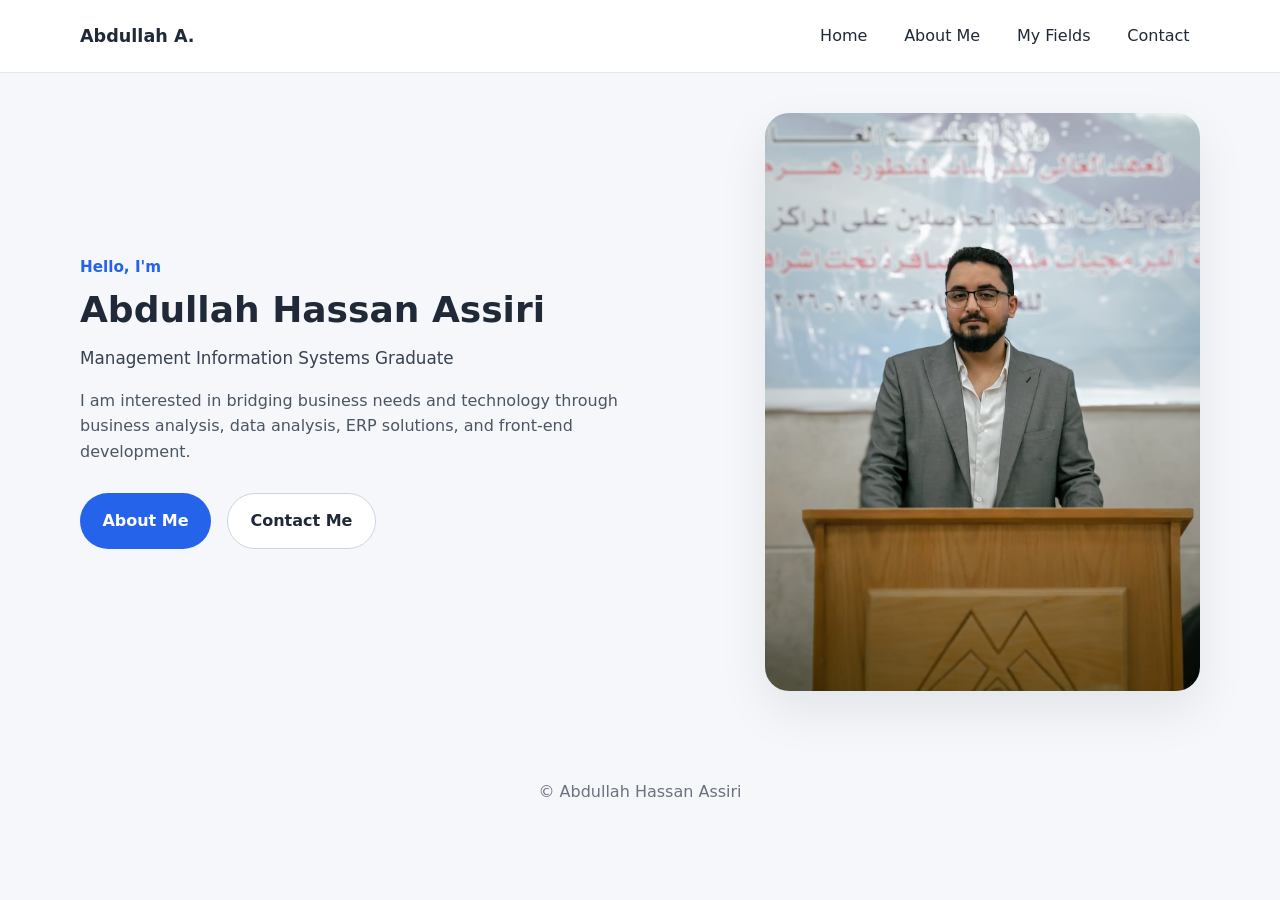
==== index.html @ 702dbe08 "Initial commit" ====
<!DOCTYPE html>
<html lang="en">
<head>
  <meta charset="UTF-8">
  <meta name="viewport" content="width=device-width, initial-scale=1.0">
  <title>Home | Abdullah Hassan Assiri</title>
  <link rel="stylesheet" href="style.css">
</head>
<body>
  <header class="site-header">
    <div class="container nav-container">
      <a href="index.html" class="brand">Abdullah A.</a>
      <nav class="main-nav">
        <a href="index.html">Home</a>
        <a href="about.html">About Me</a>
        <a href="fields.html">My Fields</a>
        <a href="contact.html">Contact</a>
      </nav>
    </div>
  </header>

  <main class="container main-content">
    <section class="hero">
      <div class="hero-text">
        <p class="eyebrow">Hello, I'm</p>
        <h1>Abdullah Hassan Assiri</h1>
        <p class="subtitle">Management Information Systems Graduate</p>
        <p class="intro-copy">
          I am interested in bridging business needs and technology through business analysis, data analysis, ERP solutions, and front-end development.
        </p>
        <div class="hero-actions">
          <a class="button button-primary" href="about.html">About Me</a>
          <a class="button button-secondary" href="contact.html">Contact Me</a>
        </div>
      </div>
      <div class="hero-image-card">
        <img src="images/myPic.jpeg" alt="Abdullah Hassan Assiri">
      </div>
    </section>
  </main>

  <footer class="site-footer">
    <p>© Abdullah Hassan Assiri</p>
  </footer>
</body>
</html>
---- style.css ----
:root {
  color-scheme: light;
  font-family: Inter, system-ui, -apple-system, BlinkMacSystemFont, 'Segoe UI', sans-serif;
  font-size: 16px;
  line-height: 1.6;
  color: #1f2937;
  background: #f5f7fa;
}

* {
  box-sizing: border-box;
}

body {
  margin: 0;
  background: #f5f7fa;
}

a {
  color: inherit;
  text-decoration: none;
}

img {
  max-width: 100%;
  display: block;
}

.container {
  width: min(1120px, calc(100% - 2rem));
  margin: 0 auto;
}

.site-header {
  background: #ffffff;
  border-bottom: 1px solid #e5e7eb;
}

.nav-container {
  display: flex;
  align-items: center;
  justify-content: space-between;
  gap: 1rem;
  padding: 1rem 0;
}

.brand {
  font-weight: 700;
  font-size: 1.1rem;
}

.main-nav {
  display: flex;
  flex-wrap: wrap;
  gap: 1rem;
}

.main-nav a {
  color: #1f2937;
  padding: 0.45rem 0.65rem;
  border-radius: 999px;
  transition: background 0.2s ease, color 0.2s ease;
}

.main-nav a:hover,
.main-nav a:focus-visible {
  background: #e0efff;
  color: #0b5394;
}

.main-content,
.page-content {
  padding: 2.5rem 0 3rem;
}

.hero {
  display: grid;
  grid-template-columns: 1.2fr 0.8fr;
  align-items: center;
  gap: 2rem;
}

.hero-text {
  max-width: 560px;
}

.eyebrow {
  margin: 0 0 0.75rem;
  font-size: 0.95rem;
  color: #2563eb;
  font-weight: 600;
}

.hero h1 {
  margin: 0;
  font-size: clamp(2.25rem, 2.5vw, 3rem);
  line-height: 1.05;
}

.subtitle {
  margin: 1rem 0 1rem;
  font-size: 1.05rem;
  color: #374151;
}

.intro-copy {
  margin: 0 0 1.75rem;
  color: #4b5563;
  max-width: 38rem;
}

.hero-actions {
  display: flex;
  flex-wrap: wrap;
  gap: 1rem;
}

.button {
  display: inline-flex;
  align-items: center;
  justify-content: center;
  padding: 0.9rem 1.4rem;
  border-radius: 999px;
  font-weight: 600;
  transition: transform 0.2s ease, box-shadow 0.2s ease;
}

.button:hover,
.button:focus-visible {
  transform: translateY(-1px);
}

.button-primary {
  background: #2563eb;
  color: #ffffff;
}

.button-secondary {
  border: 1px solid #cbd5e1;
  background: #ffffff;
  color: #1f2937;
}

.hero-image-card {
  background: #ffffff;
  border-radius: 24px;
  box-shadow: 0 20px 50px rgba(15, 23, 42, 0.08);
  overflow: hidden;
  max-width: 460px;
  margin: 0 auto;
}

.hero-image-card img {
  width: 100%;
  height: auto;
  object-fit: cover;
}

.content-card {
  background: #ffffff;
  border-radius: 24px;
  box-shadow: 0 20px 35px rgba(15, 23, 42, 0.06);
  padding: 2rem;
}

.content-card h1 {
  margin-top: 0;
  font-size: 2rem;
  color: #111827;
}

.content-card p {
  color: #4b5563;
  margin: 1rem 0 0;
}

.fields-card .cards-grid,
.contact-card .contact-grid,
.contact-card .social-grid {
  margin-top: 1.5rem;
  display: grid;
  gap: 1rem;
}

.cards-grid {
  grid-template-columns: repeat(2, minmax(0, 1fr));
}

.field-card,
.contact-item,
.social-card {
  background: #f8fafc;
  border-radius: 18px;
  padding: 1.5rem;
  border: 1px solid #e5e7eb;
}

.field-card h2,
.contact-item h2 {
  margin: 0 0 0.75rem;
  font-size: 1.1rem;
  color: #111827;
}

.field-card p,
.contact-item a {
  margin: 0;
  color: #4b5563;
}

.contact-grid {
  grid-template-columns: repeat(3, minmax(0, 1fr));
}

.contact-item a {
  display: inline-block;
  margin-top: 0.4rem;
  color: #2563eb;
}

.social-grid {
  grid-template-columns: repeat(3, minmax(0, 1fr));
}

.social-card {
  display: inline-flex;
  align-items: center;
  justify-content: center;
  padding: 1.1rem;
  background: #ffffff;
  border-radius: 18px;
  border: 1px solid #e5e7eb;
  color: #1f2937;
  transition: background 0.2s ease, border-color 0.2s ease;
}

.social-card:hover,
.social-card:focus-visible {
  background: #eff6ff;
  border-color: #bfdbfe;
}

.site-footer {
  padding: 1.5rem 0;
  text-align: center;
  color: #6b7280;
}

@media (max-width: 860px) {
  .hero {
    grid-template-columns: 1fr;
    text-align: center;
  }

  .hero-image-card {
    max-width: 360px;
  }

  .hero-text {
    margin: 0 auto;
  }

  .main-nav {
    justify-content: center;
  }
}

@media (max-width: 640px) {
  .nav-container {
    flex-direction: column;
    align-items: stretch;
  }

  .main-nav {
    justify-content: center;
    gap: 0.75rem;
  }

  .hero-actions,
  .cards-grid,
  .contact-grid,
  .social-grid {
    grid-template-columns: 1fr;
  }

  .hero {
    gap: 1.5rem;
  }

  .content-card,
  .hero-image-card {
    padding: 1.5rem;
    border-radius: 20px;
  }

  .site-header,
  .site-footer {
    padding-left: 0;
    padding-right: 0;
  }
}
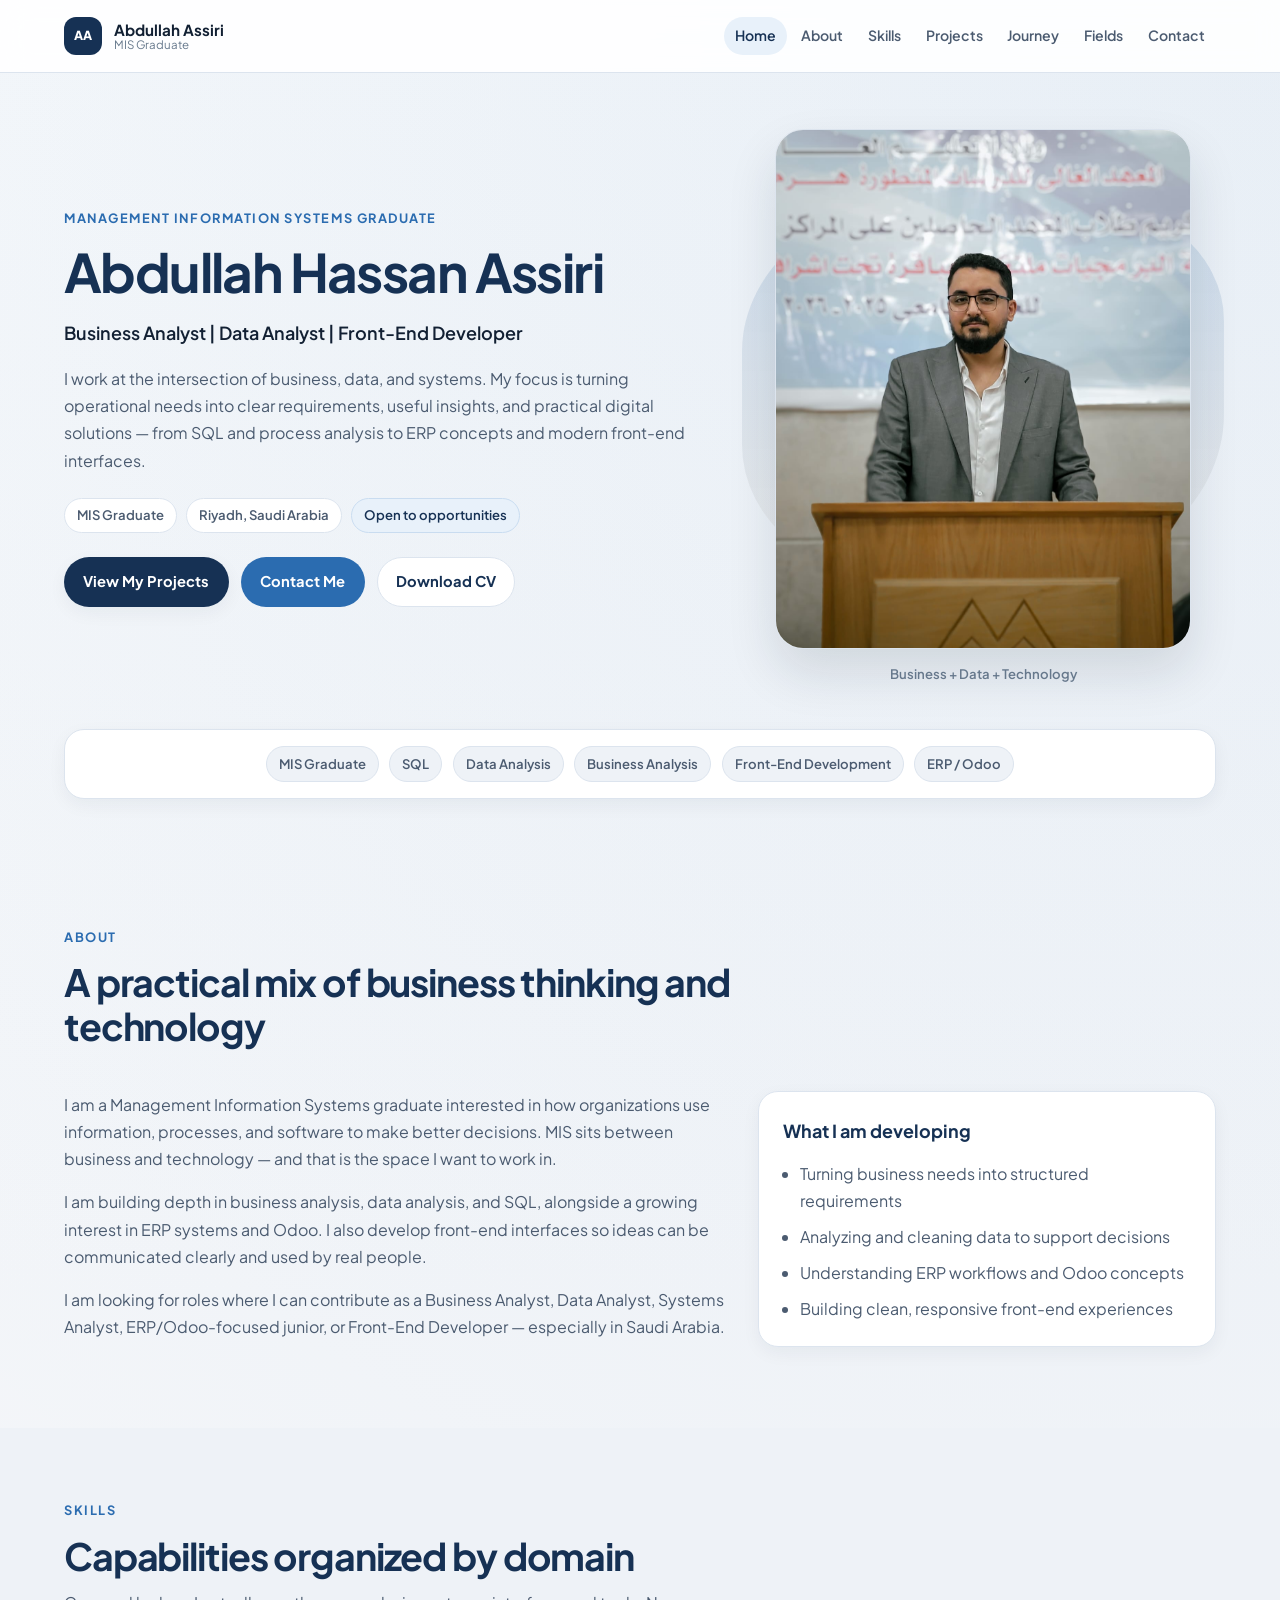
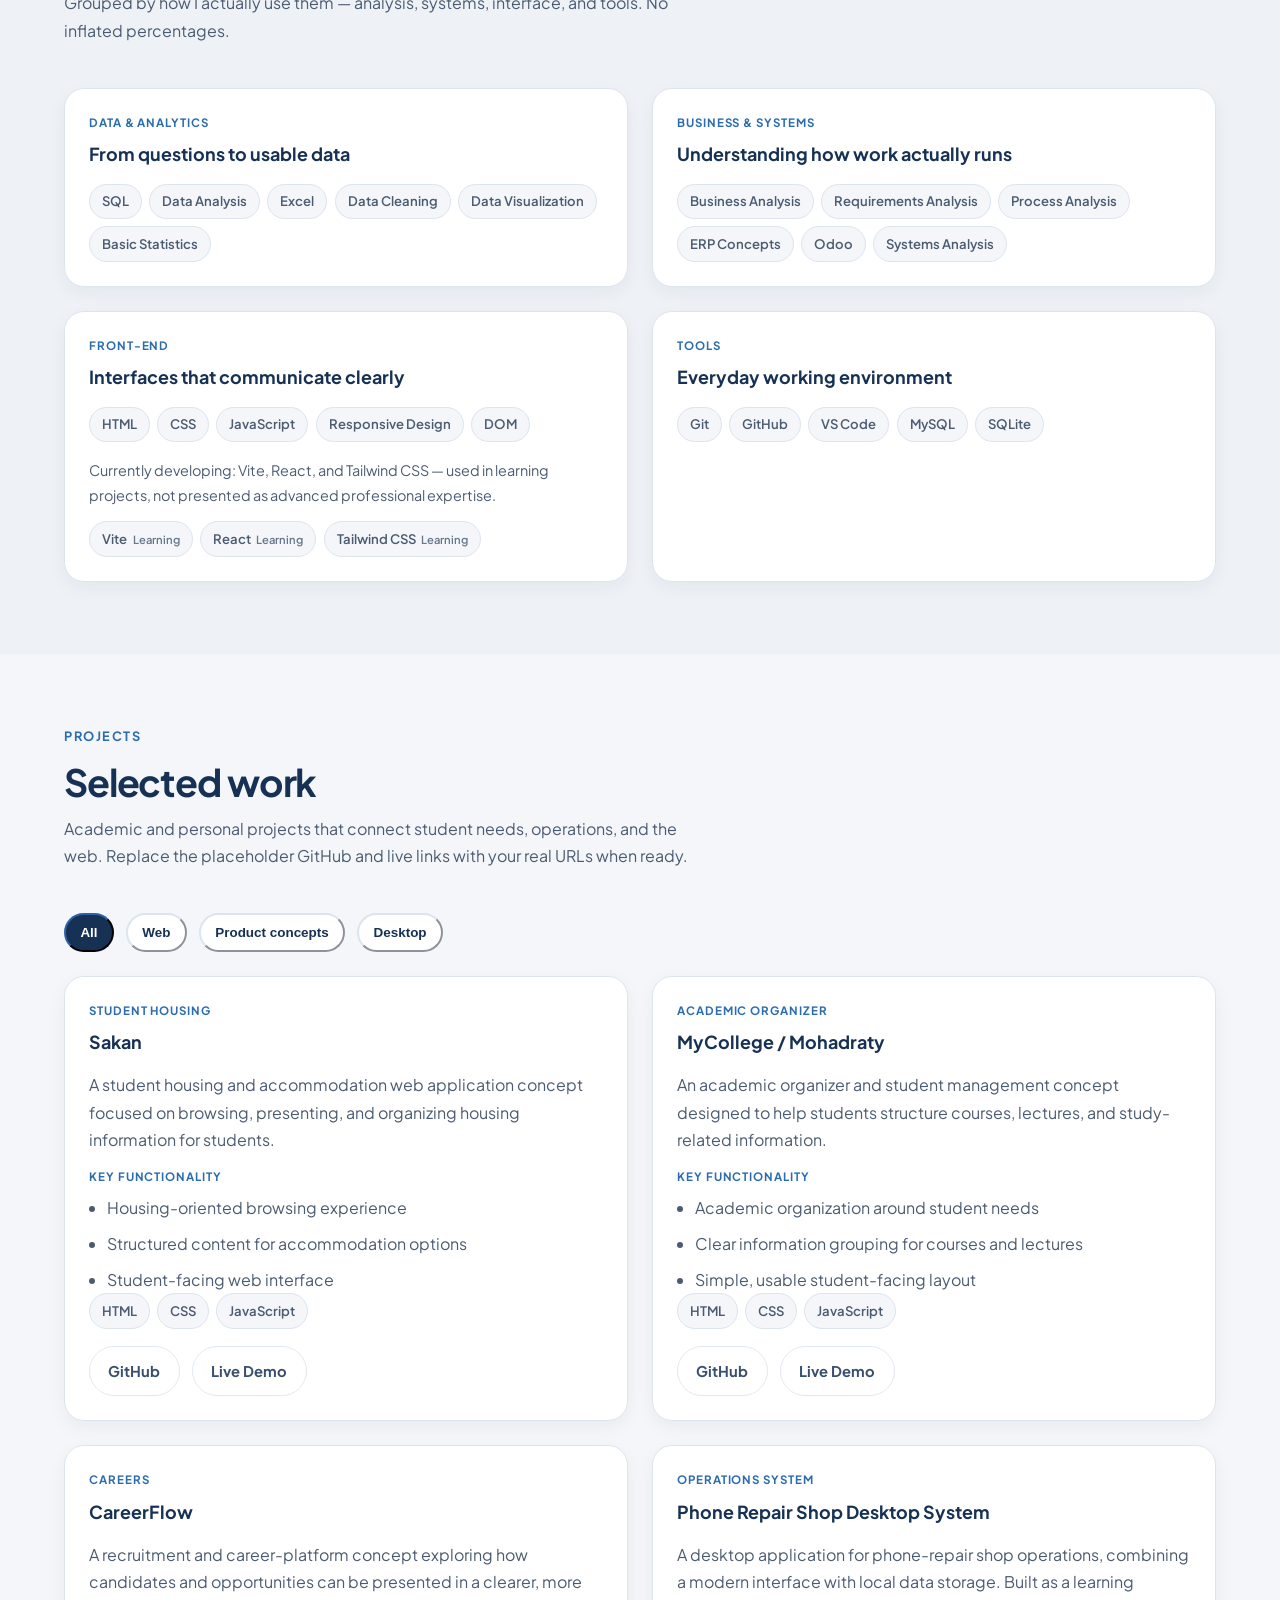
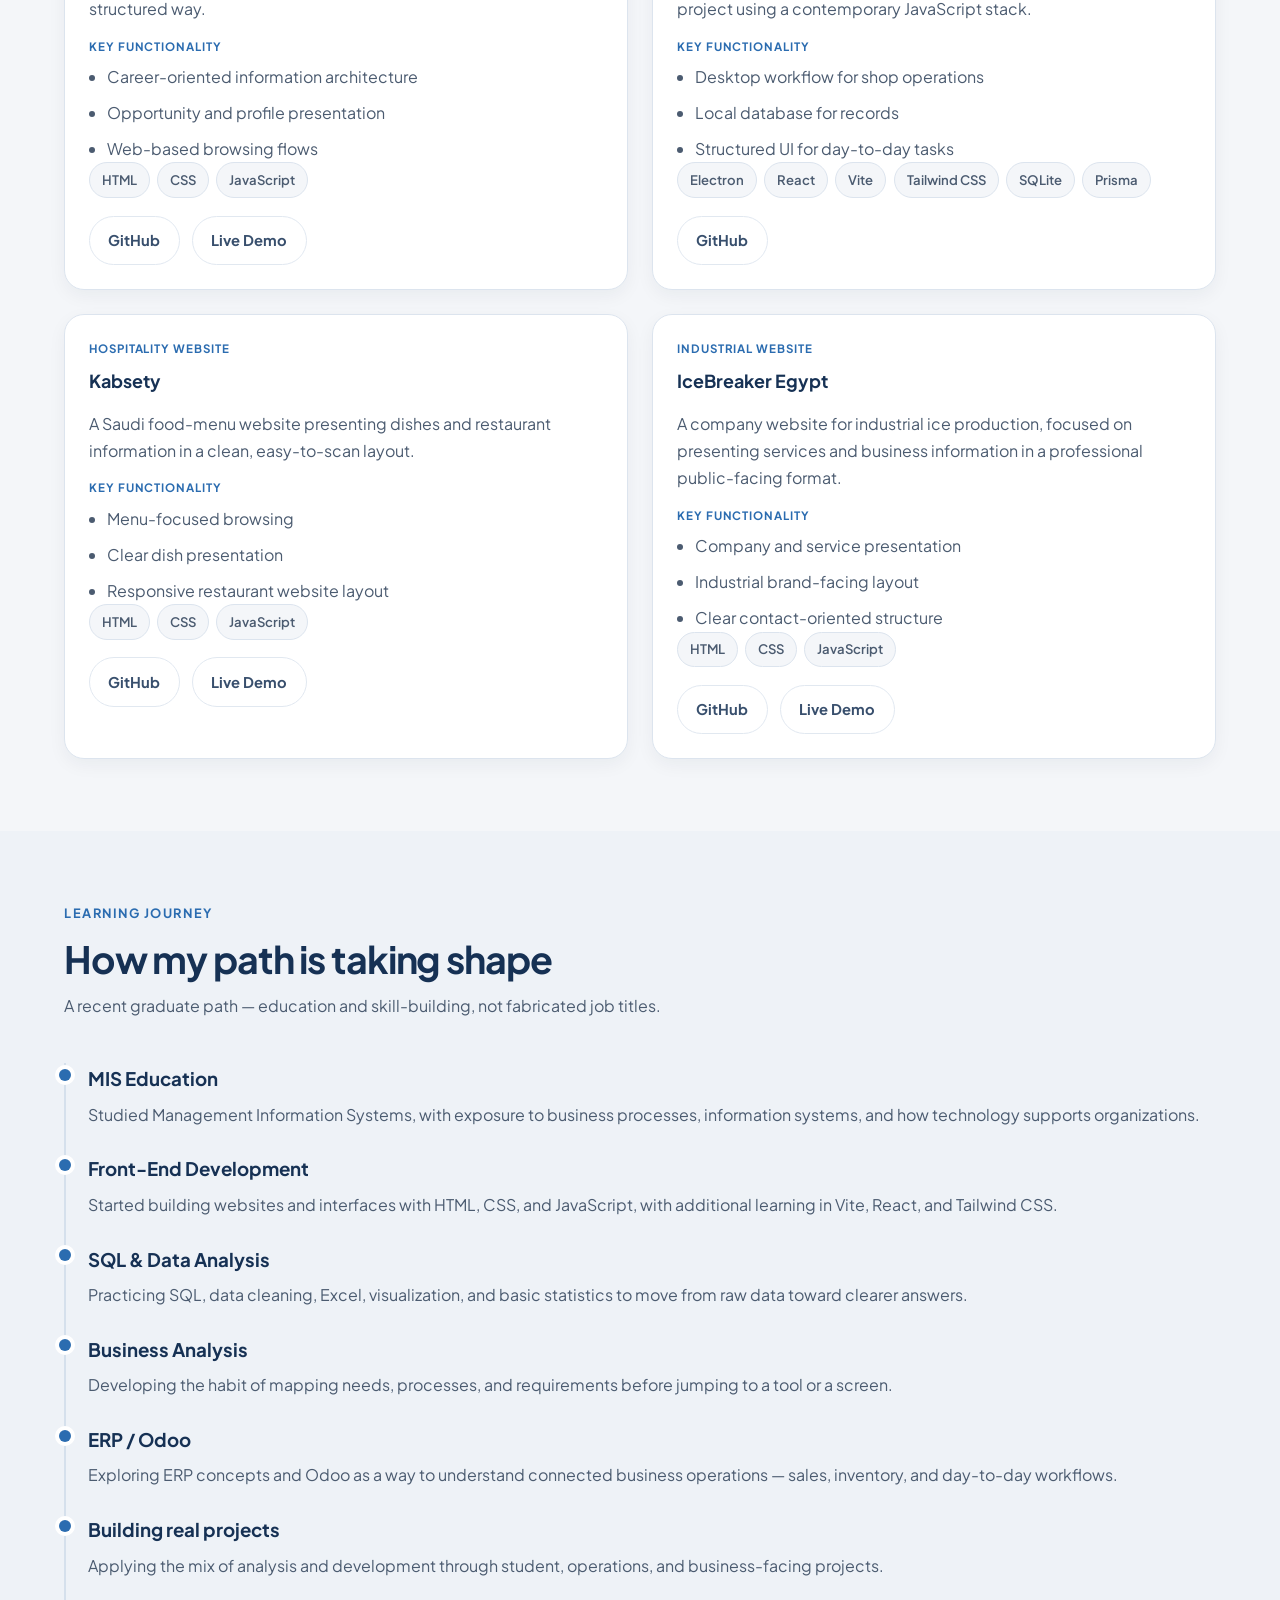
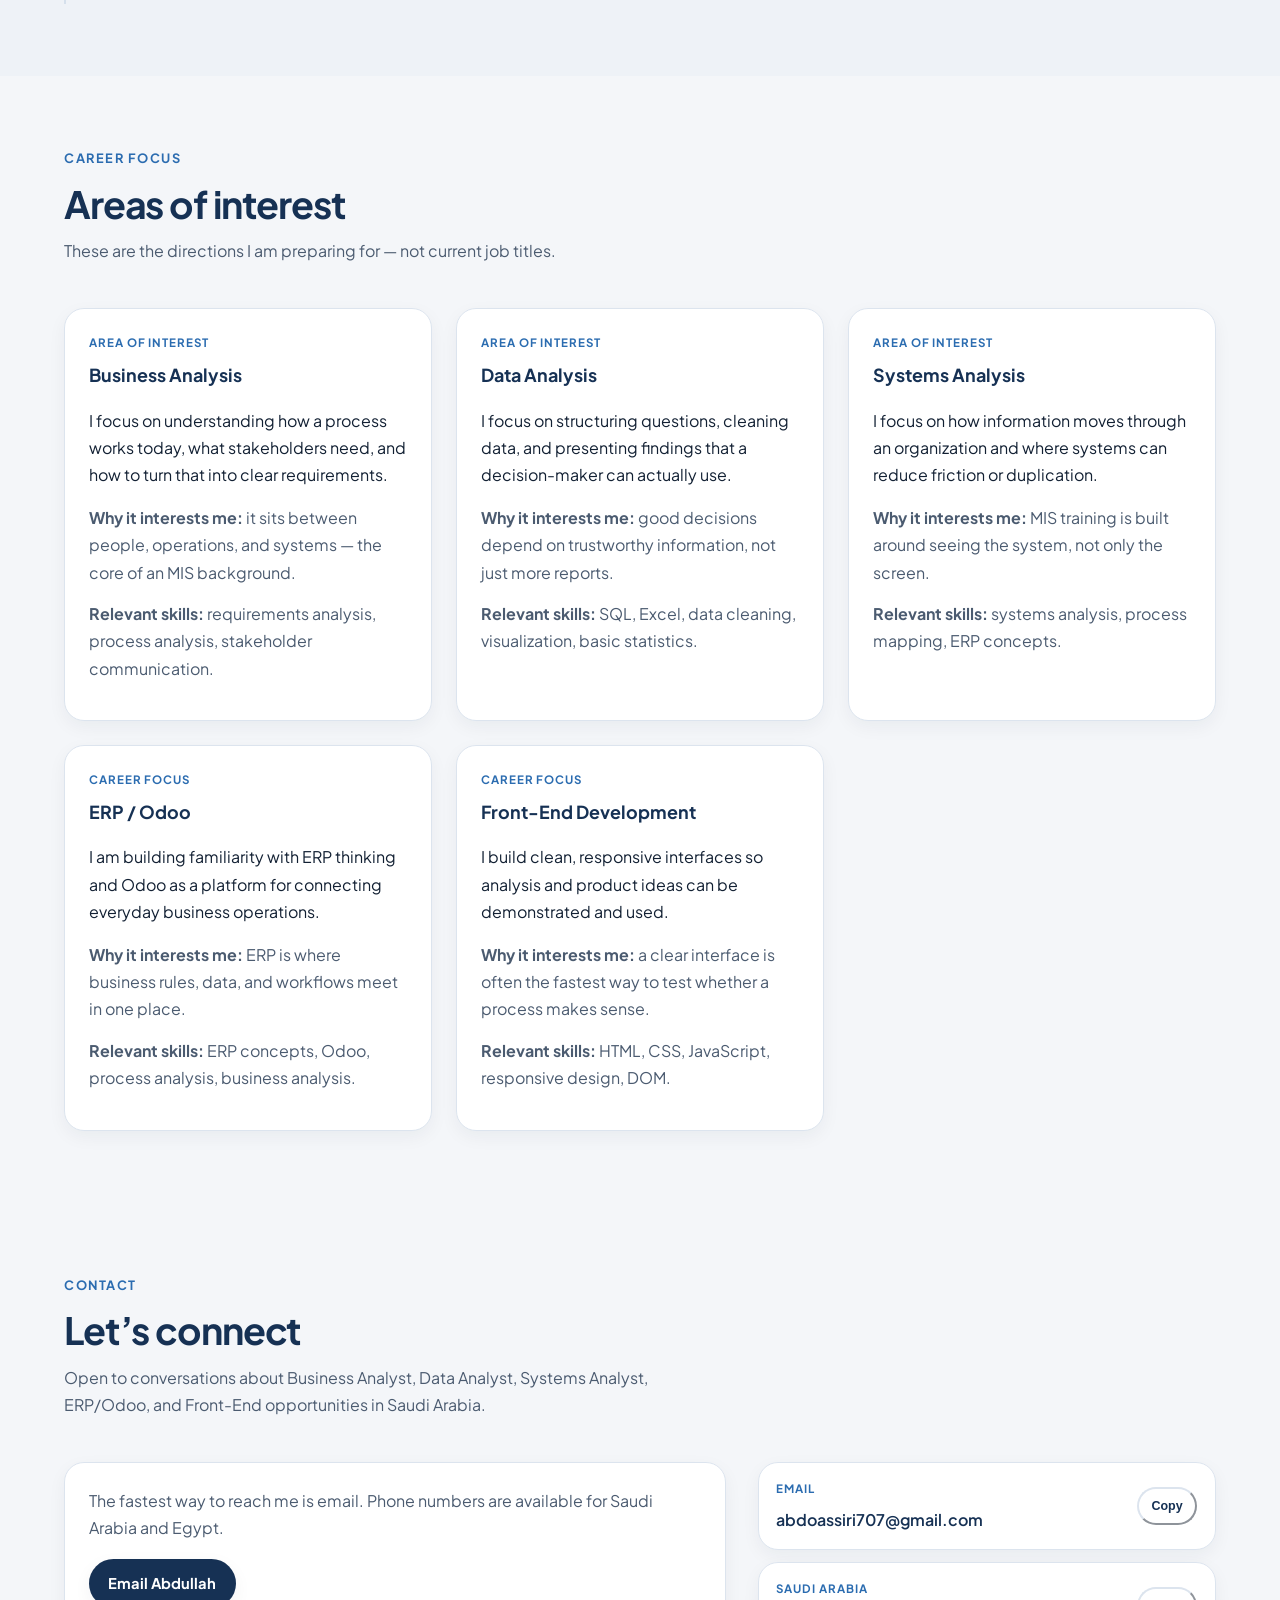
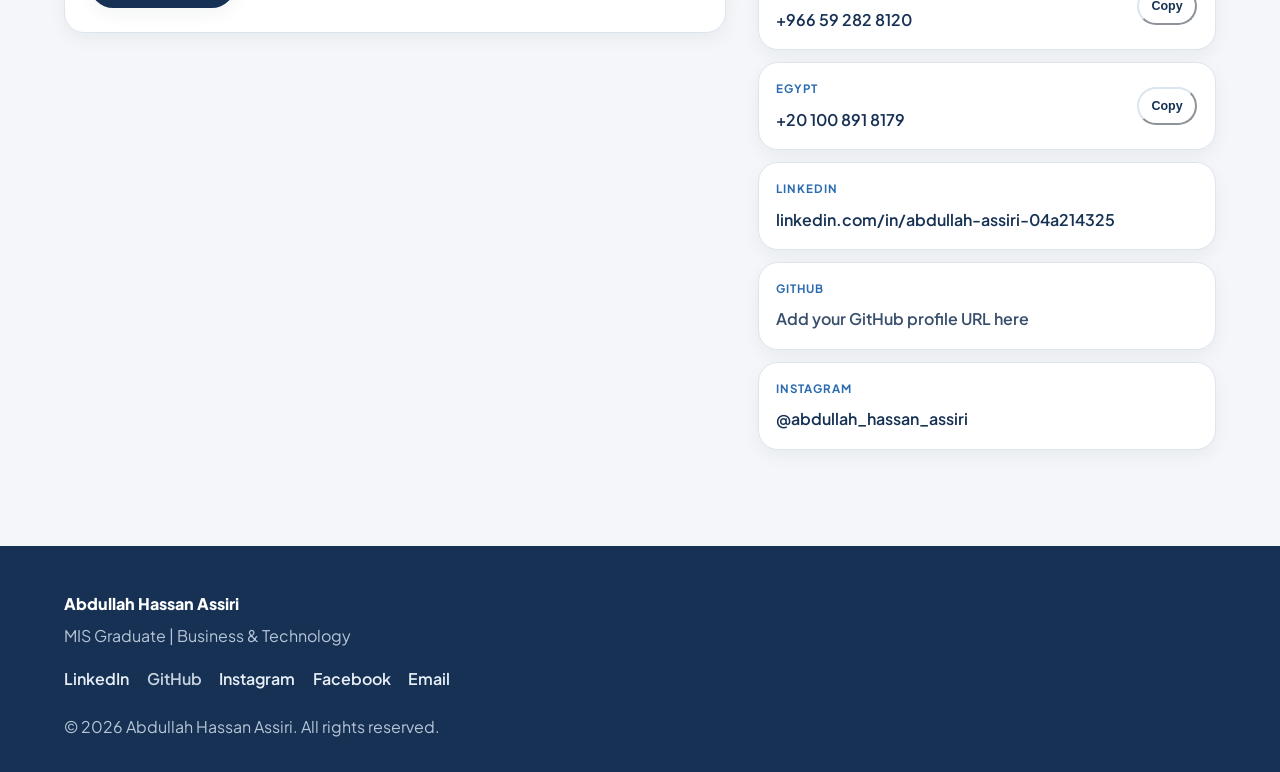
==== commit 6ed171d6: "Improve portfolio UI" ====
--- a/index.html
+++ b/index.html
@@ -3,44 +3,532 @@
 <head>
   <meta charset="UTF-8">
   <meta name="viewport" content="width=device-width, initial-scale=1.0">
-  <title>Home | Abdullah Hassan Assiri</title>
+  <title>Abdullah Hassan Assiri | MIS Graduate · Business, Data &amp; Technology</title>
+  <meta name="description" content="Portfolio of Abdullah Hassan Assiri, a Management Information Systems graduate focused on business analysis, data analysis, ERP/Odoo, and front-end development. Based in Riyadh, Saudi Arabia.">
+  <meta name="keywords" content="Abdullah Hassan Assiri, MIS graduate, Business Analyst, Data Analyst, Front-End Developer, ERP, Odoo, SQL, Riyadh, Saudi Arabia">
+  <meta name="author" content="Abdullah Hassan Assiri">
+  <meta property="og:title" content="Abdullah Hassan Assiri | MIS Graduate">
+  <meta property="og:description" content="Business analysis, data analysis, ERP/Odoo, and front-end development — connecting business needs with technology.">
+  <meta property="og:type" content="website">
+  <meta property="og:image" content="images/myPic.jpeg">
+  <meta name="twitter:card" content="summary_large_image">
+  <link rel="preconnect" href="https://fonts.googleapis.com">
+  <link rel="preconnect" href="https://fonts.gstatic.com" crossorigin>
+  <link href="https://fonts.googleapis.com/css2?family=Plus+Jakarta+Sans:ital,wght@0,400;0,500;0,600;0,700;0,800;1,400&display=swap" rel="stylesheet">
   <link rel="stylesheet" href="style.css">
 </head>
-<body>
-  <header class="site-header">
+<body data-page="home">
+  <a class="skip-link" href="#main">Skip to content</a>
+
+  <header class="site-header" id="top">
     <div class="container nav-container">
-      <a href="index.html" class="brand">Abdullah A.</a>
-      <nav class="main-nav">
-        <a href="index.html">Home</a>
-        <a href="about.html">About Me</a>
-        <a href="fields.html">My Fields</a>
-        <a href="contact.html">Contact</a>
+      <a href="index.html" class="brand" aria-label="Abdullah Hassan Assiri — Home">
+        <span class="brand-mark" aria-hidden="true">AA</span>
+        <span class="brand-text">
+          <span class="brand-name">Abdullah Assiri</span>
+          <span class="brand-role">MIS Graduate</span>
+        </span>
+      </a>
+
+      <button class="nav-toggle" type="button" aria-expanded="false" aria-controls="primary-nav" aria-label="Open menu">
+        <span class="nav-toggle-bars" aria-hidden="true"></span>
+      </button>
+
+      <nav class="main-nav" id="primary-nav" aria-label="Primary">
+        <a href="#top" data-nav="home">Home</a>
+        <a href="#about" data-nav="about">About</a>
+        <a href="#skills" data-nav="skills">Skills</a>
+        <a href="#projects" data-nav="projects">Projects</a>
+        <a href="#journey" data-nav="journey">Journey</a>
+        <a href="#fields" data-nav="fields">Fields</a>
+        <a href="#contact" data-nav="contact">Contact</a>
       </nav>
     </div>
   </header>
 
-  <main class="container main-content">
-    <section class="hero">
-      <div class="hero-text">
-        <p class="eyebrow">Hello, I'm</p>
-        <h1>Abdullah Hassan Assiri</h1>
-        <p class="subtitle">Management Information Systems Graduate</p>
-        <p class="intro-copy">
-          I am interested in bridging business needs and technology through business analysis, data analysis, ERP solutions, and front-end development.
-        </p>
-        <div class="hero-actions">
-          <a class="button button-primary" href="about.html">About Me</a>
-          <a class="button button-secondary" href="contact.html">Contact Me</a>
-        </div>
-      </div>
-      <div class="hero-image-card">
-        <img src="images/myPic.jpeg" alt="Abdullah Hassan Assiri">
+  <main id="main">
+    <section class="hero" aria-labelledby="hero-title">
+      <div class="container hero-grid">
+        <div class="hero-copy reveal">
+          <p class="eyebrow">Management Information Systems Graduate</p>
+          <h1 id="hero-title">Abdullah Hassan Assiri</h1>
+          <p class="hero-position">Business Analyst <span aria-hidden="true">|</span> Data Analyst <span aria-hidden="true">|</span> Front-End Developer</p>
+          <p class="hero-lead">
+            I work at the intersection of business, data, and systems. My focus is turning operational needs into clear requirements, useful insights, and practical digital solutions — from SQL and process analysis to ERP concepts and modern front-end interfaces.
+          </p>
+
+          <div class="hero-meta" aria-label="Profile highlights">
+            <span class="meta-chip">MIS Graduate</span>
+            <span class="meta-chip">Riyadh, Saudi Arabia</span>
+            <span class="meta-chip meta-chip-accent">Open to opportunities</span>
+          </div>
+
+          <div class="hero-actions">
+            <a class="btn btn-primary" href="#projects">View My Projects</a>
+            <a class="btn btn-secondary" href="#contact">Contact Me</a>
+            <!-- Place your CV PDF at: assets/Abdullah-Hassan-Assiri-CV.pdf -->
+            <a class="btn btn-ghost" href="assets/Abdullah-Hassan-Assiri-CV.pdf" download="Abdullah-Hassan-Assiri-CV.pdf">Download CV</a>
+          </div>
+        </div>
+
+        <div class="hero-visual reveal">
+          <div class="portrait-frame">
+            <div class="portrait-glow" aria-hidden="true"></div>
+            <figure class="portrait-card">
+              <img src="images/myPic.jpeg" alt="Abdullah Hassan Assiri speaking at a formal academic event" width="640" height="800" fetchpriority="high">
+            </figure>
+            <p class="portrait-caption">Business + Data + Technology</p>
+          </div>
+        </div>
+      </div>
+    </section>
+
+    <section class="highlights" aria-label="Focus areas">
+      <div class="container">
+        <ul class="highlight-row">
+          <li>MIS Graduate</li>
+          <li>SQL</li>
+          <li>Data Analysis</li>
+          <li>Business Analysis</li>
+          <li>Front-End Development</li>
+          <li>ERP / Odoo</li>
+        </ul>
+      </div>
+    </section>
+
+    <section class="section" id="about" aria-labelledby="about-title">
+      <div class="container">
+        <header class="section-header reveal">
+          <p class="eyebrow">About</p>
+          <h2 id="about-title">A practical mix of business thinking and technology</h2>
+        </header>
+
+        <div class="about-layout">
+          <div class="about-copy reveal">
+            <p>
+              I am a Management Information Systems graduate interested in how organizations use information, processes, and software to make better decisions. MIS sits between business and technology — and that is the space I want to work in.
+            </p>
+            <p>
+              I am building depth in business analysis, data analysis, and SQL, alongside a growing interest in ERP systems and Odoo. I also develop front-end interfaces so ideas can be communicated clearly and used by real people.
+            </p>
+            <p>
+              I am looking for roles where I can contribute as a Business Analyst, Data Analyst, Systems Analyst, ERP/Odoo-focused junior, or Front-End Developer — especially in Saudi Arabia.
+            </p>
+          </div>
+
+          <aside class="about-panel reveal" aria-label="Current focus">
+            <h3>What I am developing</h3>
+            <ul class="plain-list">
+              <li>Turning business needs into structured requirements</li>
+              <li>Analyzing and cleaning data to support decisions</li>
+              <li>Understanding ERP workflows and Odoo concepts</li>
+              <li>Building clean, responsive front-end experiences</li>
+            </ul>
+          </aside>
+        </div>
+      </div>
+    </section>
+
+    <section class="section section-muted" id="skills" aria-labelledby="skills-title">
+      <div class="container">
+        <header class="section-header reveal">
+          <p class="eyebrow">Skills</p>
+          <h2 id="skills-title">Capabilities organized by domain</h2>
+          <p class="section-lead">Grouped by how I actually use them — analysis, systems, interface, and tools. No inflated percentages.</p>
+        </header>
+
+        <div class="skills-grid">
+          <article class="skill-card reveal">
+            <p class="card-kicker">Data &amp; Analytics</p>
+            <h3>From questions to usable data</h3>
+            <ul class="badge-list">
+              <li>SQL</li>
+              <li>Data Analysis</li>
+              <li>Excel</li>
+              <li>Data Cleaning</li>
+              <li>Data Visualization</li>
+              <li>Basic Statistics</li>
+            </ul>
+          </article>
+
+          <article class="skill-card reveal">
+            <p class="card-kicker">Business &amp; Systems</p>
+            <h3>Understanding how work actually runs</h3>
+            <ul class="badge-list">
+              <li>Business Analysis</li>
+              <li>Requirements Analysis</li>
+              <li>Process Analysis</li>
+              <li>ERP Concepts</li>
+              <li>Odoo</li>
+              <li>Systems Analysis</li>
+            </ul>
+          </article>
+
+          <article class="skill-card reveal">
+            <p class="card-kicker">Front-End</p>
+            <h3>Interfaces that communicate clearly</h3>
+            <ul class="badge-list">
+              <li>HTML</li>
+              <li>CSS</li>
+              <li>JavaScript</li>
+              <li>Responsive Design</li>
+              <li>DOM</li>
+            </ul>
+            <p class="skill-note">Currently developing: Vite, React, and Tailwind CSS — used in learning projects, not presented as advanced professional expertise.</p>
+            <ul class="badge-list badge-list-soft">
+              <li>Vite <span class="badge-tag">Learning</span></li>
+              <li>React <span class="badge-tag">Learning</span></li>
+              <li>Tailwind CSS <span class="badge-tag">Learning</span></li>
+            </ul>
+          </article>
+
+          <article class="skill-card reveal">
+            <p class="card-kicker">Tools</p>
+            <h3>Everyday working environment</h3>
+            <ul class="badge-list">
+              <li>Git</li>
+              <li>GitHub</li>
+              <li>VS Code</li>
+              <li>MySQL</li>
+              <li>SQLite</li>
+            </ul>
+          </article>
+        </div>
+      </div>
+    </section>
+
+    <section class="section" id="projects" aria-labelledby="projects-title">
+      <div class="container">
+        <header class="section-header reveal">
+          <p class="eyebrow">Projects</p>
+          <h2 id="projects-title">Selected work</h2>
+          <p class="section-lead">Academic and personal projects that connect student needs, operations, and the web. Replace the placeholder GitHub and live links with your real URLs when ready.</p>
+        </header>
+
+        <div class="filter-bar" role="toolbar" aria-label="Filter projects">
+          <button class="filter-btn is-active" type="button" data-filter="all" aria-pressed="true">All</button>
+          <button class="filter-btn" type="button" data-filter="web" aria-pressed="false">Web</button>
+          <button class="filter-btn" type="button" data-filter="product" aria-pressed="false">Product concepts</button>
+          <button class="filter-btn" type="button" data-filter="desktop" aria-pressed="false">Desktop</button>
+        </div>
+
+        <div class="projects-grid">
+          <article class="project-card reveal" data-category="web product">
+            <div class="project-top">
+              <p class="card-kicker">Student housing</p>
+              <h3>Sakan</h3>
+            </div>
+            <p>A student housing and accommodation web application concept focused on browsing, presenting, and organizing housing information for students.</p>
+            <h4 class="mini-label">Key functionality</h4>
+            <ul class="mini-list">
+              <li>Housing-oriented browsing experience</li>
+              <li>Structured content for accommodation options</li>
+              <li>Student-facing web interface</li>
+            </ul>
+            <ul class="badge-list">
+              <li>HTML</li>
+              <li>CSS</li>
+              <li>JavaScript</li>
+            </ul>
+            <div class="card-actions">
+              <!-- Replace # with your GitHub URL -->
+              <a class="btn btn-sm btn-outline" href="#">GitHub</a>
+              <!-- Replace # with your live demo URL, or remove this link -->
+              <a class="btn btn-sm btn-ghost" href="#">Live Demo</a>
+            </div>
+          </article>
+
+          <article class="project-card reveal" data-category="web product">
+            <div class="project-top">
+              <p class="card-kicker">Academic organizer</p>
+              <h3>MyCollege / Mohadraty</h3>
+            </div>
+            <p>An academic organizer and student management concept designed to help students structure courses, lectures, and study-related information.</p>
+            <h4 class="mini-label">Key functionality</h4>
+            <ul class="mini-list">
+              <li>Academic organization around student needs</li>
+              <li>Clear information grouping for courses and lectures</li>
+              <li>Simple, usable student-facing layout</li>
+            </ul>
+            <ul class="badge-list">
+              <li>HTML</li>
+              <li>CSS</li>
+              <li>JavaScript</li>
+            </ul>
+            <div class="card-actions">
+              <a class="btn btn-sm btn-outline" href="#">GitHub</a>
+              <a class="btn btn-sm btn-ghost" href="#">Live Demo</a>
+            </div>
+          </article>
+
+          <article class="project-card reveal" data-category="web product">
+            <div class="project-top">
+              <p class="card-kicker">Careers</p>
+              <h3>CareerFlow</h3>
+            </div>
+            <p>A recruitment and career-platform concept exploring how candidates and opportunities can be presented in a clearer, more structured way.</p>
+            <h4 class="mini-label">Key functionality</h4>
+            <ul class="mini-list">
+              <li>Career-oriented information architecture</li>
+              <li>Opportunity and profile presentation</li>
+              <li>Web-based browsing flows</li>
+            </ul>
+            <ul class="badge-list">
+              <li>HTML</li>
+              <li>CSS</li>
+              <li>JavaScript</li>
+            </ul>
+            <div class="card-actions">
+              <a class="btn btn-sm btn-outline" href="#">GitHub</a>
+              <a class="btn btn-sm btn-ghost" href="#">Live Demo</a>
+            </div>
+          </article>
+
+          <article class="project-card reveal" data-category="desktop">
+            <div class="project-top">
+              <p class="card-kicker">Operations system</p>
+              <h3>Phone Repair Shop Desktop System</h3>
+            </div>
+            <p>A desktop application for phone-repair shop operations, combining a modern interface with local data storage. Built as a learning project using a contemporary JavaScript stack.</p>
+            <h4 class="mini-label">Key functionality</h4>
+            <ul class="mini-list">
+              <li>Desktop workflow for shop operations</li>
+              <li>Local database for records</li>
+              <li>Structured UI for day-to-day tasks</li>
+            </ul>
+            <ul class="badge-list">
+              <li>Electron</li>
+              <li>React</li>
+              <li>Vite</li>
+              <li>Tailwind CSS</li>
+              <li>SQLite</li>
+              <li>Prisma</li>
+            </ul>
+            <div class="card-actions">
+              <a class="btn btn-sm btn-outline" href="#">GitHub</a>
+            </div>
+          </article>
+
+          <article class="project-card reveal" data-category="web">
+            <div class="project-top">
+              <p class="card-kicker">Hospitality website</p>
+              <h3>Kabsety</h3>
+            </div>
+            <p>A Saudi food-menu website presenting dishes and restaurant information in a clean, easy-to-scan layout.</p>
+            <h4 class="mini-label">Key functionality</h4>
+            <ul class="mini-list">
+              <li>Menu-focused browsing</li>
+              <li>Clear dish presentation</li>
+              <li>Responsive restaurant website layout</li>
+            </ul>
+            <ul class="badge-list">
+              <li>HTML</li>
+              <li>CSS</li>
+              <li>JavaScript</li>
+            </ul>
+            <div class="card-actions">
+              <a class="btn btn-sm btn-outline" href="#">GitHub</a>
+              <a class="btn btn-sm btn-ghost" href="#">Live Demo</a>
+            </div>
+          </article>
+
+          <article class="project-card reveal" data-category="web">
+            <div class="project-top">
+              <p class="card-kicker">Industrial website</p>
+              <h3>IceBreaker Egypt</h3>
+            </div>
+            <p>A company website for industrial ice production, focused on presenting services and business information in a professional public-facing format.</p>
+            <h4 class="mini-label">Key functionality</h4>
+            <ul class="mini-list">
+              <li>Company and service presentation</li>
+              <li>Industrial brand-facing layout</li>
+              <li>Clear contact-oriented structure</li>
+            </ul>
+            <ul class="badge-list">
+              <li>HTML</li>
+              <li>CSS</li>
+              <li>JavaScript</li>
+            </ul>
+            <div class="card-actions">
+              <a class="btn btn-sm btn-outline" href="#">GitHub</a>
+              <a class="btn btn-sm btn-ghost" href="#">Live Demo</a>
+            </div>
+          </article>
+        </div>
+      </div>
+    </section>
+
+    <section class="section section-muted" id="journey" aria-labelledby="journey-title">
+      <div class="container">
+        <header class="section-header reveal">
+          <p class="eyebrow">Learning journey</p>
+          <h2 id="journey-title">How my path is taking shape</h2>
+          <p class="section-lead">A recent graduate path — education and skill-building, not fabricated job titles.</p>
+        </header>
+
+        <ol class="timeline">
+          <li class="timeline-item reveal">
+            <h3>MIS Education</h3>
+            <p>Studied Management Information Systems, with exposure to business processes, information systems, and how technology supports organizations.</p>
+          </li>
+          <li class="timeline-item reveal">
+            <h3>Front-End Development</h3>
+            <p>Started building websites and interfaces with HTML, CSS, and JavaScript, with additional learning in Vite, React, and Tailwind CSS.</p>
+          </li>
+          <li class="timeline-item reveal">
+            <h3>SQL &amp; Data Analysis</h3>
+            <p>Practicing SQL, data cleaning, Excel, visualization, and basic statistics to move from raw data toward clearer answers.</p>
+          </li>
+          <li class="timeline-item reveal">
+            <h3>Business Analysis</h3>
+            <p>Developing the habit of mapping needs, processes, and requirements before jumping to a tool or a screen.</p>
+          </li>
+          <li class="timeline-item reveal">
+            <h3>ERP / Odoo</h3>
+            <p>Exploring ERP concepts and Odoo as a way to understand connected business operations — sales, inventory, and day-to-day workflows.</p>
+          </li>
+          <li class="timeline-item reveal">
+            <h3>Building real projects</h3>
+            <p>Applying the mix of analysis and development through student, operations, and business-facing projects.</p>
+          </li>
+        </ol>
+      </div>
+    </section>
+
+    <section class="section" id="fields" aria-labelledby="fields-title">
+      <div class="container">
+        <header class="section-header reveal">
+          <p class="eyebrow">Career focus</p>
+          <h2 id="fields-title">Areas of interest</h2>
+          <p class="section-lead">These are the directions I am preparing for — not current job titles.</p>
+        </header>
+
+        <div class="fields-grid">
+          <article class="field-card reveal">
+            <p class="card-kicker">Area of interest</p>
+            <h3>Business Analysis</h3>
+            <p>I focus on understanding how a process works today, what stakeholders need, and how to turn that into clear requirements.</p>
+            <p class="field-why"><strong>Why it interests me:</strong> it sits between people, operations, and systems — the core of an MIS background.</p>
+            <p class="field-skills"><strong>Relevant skills:</strong> requirements analysis, process analysis, stakeholder communication.</p>
+          </article>
+
+          <article class="field-card reveal">
+            <p class="card-kicker">Area of interest</p>
+            <h3>Data Analysis</h3>
+            <p>I focus on structuring questions, cleaning data, and presenting findings that a decision-maker can actually use.</p>
+            <p class="field-why"><strong>Why it interests me:</strong> good decisions depend on trustworthy information, not just more reports.</p>
+            <p class="field-skills"><strong>Relevant skills:</strong> SQL, Excel, data cleaning, visualization, basic statistics.</p>
+          </article>
+
+          <article class="field-card reveal">
+            <p class="card-kicker">Area of interest</p>
+            <h3>Systems Analysis</h3>
+            <p>I focus on how information moves through an organization and where systems can reduce friction or duplication.</p>
+            <p class="field-why"><strong>Why it interests me:</strong> MIS training is built around seeing the system, not only the screen.</p>
+            <p class="field-skills"><strong>Relevant skills:</strong> systems analysis, process mapping, ERP concepts.</p>
+          </article>
+
+          <article class="field-card reveal">
+            <p class="card-kicker">Career focus</p>
+            <h3>ERP / Odoo</h3>
+            <p>I am building familiarity with ERP thinking and Odoo as a platform for connecting everyday business operations.</p>
+            <p class="field-why"><strong>Why it interests me:</strong> ERP is where business rules, data, and workflows meet in one place.</p>
+            <p class="field-skills"><strong>Relevant skills:</strong> ERP concepts, Odoo, process analysis, business analysis.</p>
+          </article>
+
+          <article class="field-card reveal">
+            <p class="card-kicker">Career focus</p>
+            <h3>Front-End Development</h3>
+            <p>I build clean, responsive interfaces so analysis and product ideas can be demonstrated and used.</p>
+            <p class="field-why"><strong>Why it interests me:</strong> a clear interface is often the fastest way to test whether a process makes sense.</p>
+            <p class="field-skills"><strong>Relevant skills:</strong> HTML, CSS, JavaScript, responsive design, DOM.</p>
+          </article>
+        </div>
+      </div>
+    </section>
+
+    <section class="section section-contact" id="contact" aria-labelledby="contact-title">
+      <div class="container">
+        <header class="section-header reveal">
+          <p class="eyebrow">Contact</p>
+          <h2 id="contact-title">Let’s connect</h2>
+          <p class="section-lead">Open to conversations about Business Analyst, Data Analyst, Systems Analyst, ERP/Odoo, and Front-End opportunities in Saudi Arabia.</p>
+        </header>
+
+        <div class="contact-layout">
+          <div class="contact-cta reveal">
+            <p>The fastest way to reach me is email. Phone numbers are available for Saudi Arabia and Egypt.</p>
+            <a class="btn btn-primary" href="mailto:abdoassiri707@gmail.com">Email Abdullah</a>
+          </div>
+
+          <ul class="contact-list">
+            <li class="contact-item reveal">
+              <div>
+                <p class="mini-label">Email</p>
+                <a href="mailto:abdoassiri707@gmail.com">abdoassiri707@gmail.com</a>
+              </div>
+              <button class="copy-btn" type="button" data-copy="abdoassiri707@gmail.com">Copy</button>
+            </li>
+            <li class="contact-item reveal">
+              <div>
+                <p class="mini-label">Saudi Arabia</p>
+                <a href="tel:+966592828120">+966 59 282 8120</a>
+              </div>
+              <button class="copy-btn" type="button" data-copy="+966592828120">Copy</button>
+            </li>
+            <li class="contact-item reveal">
+              <div>
+                <p class="mini-label">Egypt</p>
+                <a href="tel:+201008918179">+20 100 891 8179</a>
+              </div>
+              <button class="copy-btn" type="button" data-copy="+201008918179">Copy</button>
+            </li>
+            <li class="contact-item reveal">
+              <div>
+                <p class="mini-label">LinkedIn</p>
+                <a href="https://www.linkedin.com/in/abdullah-assiri-04a214325/" target="_blank" rel="noopener noreferrer">linkedin.com/in/abdullah-assiri-04a214325</a>
+              </div>
+            </li>
+            <li class="contact-item reveal">
+              <div>
+                <p class="mini-label">GitHub</p>
+                <!-- Replace the href below with your GitHub profile URL -->
+                <a href="#">Add your GitHub profile URL here</a>
+              </div>
+            </li>
+            <li class="contact-item reveal">
+              <div>
+                <p class="mini-label">Instagram</p>
+                <a href="https://www.instagram.com/abdullah_hassan_assiri/" target="_blank" rel="noopener noreferrer">@abdullah_hassan_assiri</a>
+              </div>
+            </li>
+          </ul>
+        </div>
       </div>
     </section>
   </main>
 
   <footer class="site-footer">
-    <p>© Abdullah Hassan Assiri</p>
+    <div class="container footer-grid">
+      <div>
+        <p class="footer-name">Abdullah Hassan Assiri</p>
+        <p class="footer-tag">MIS Graduate | Business &amp; Technology</p>
+      </div>
+      <nav class="footer-links" aria-label="Social">
+        <a href="https://www.linkedin.com/in/abdullah-assiri-04a214325/" target="_blank" rel="noopener noreferrer">LinkedIn</a>
+        <a href="#">GitHub</a>
+        <a href="https://www.instagram.com/abdullah_hassan_assiri/" target="_blank" rel="noopener noreferrer">Instagram</a>
+        <a href="https://www.facebook.com/abdullah.assiri.120017" target="_blank" rel="noopener noreferrer">Facebook</a>
+        <a href="mailto:abdoassiri707@gmail.com">Email</a>
+      </nav>
+      <p class="footer-copy">© <span data-year></span> Abdullah Hassan Assiri. All rights reserved.</p>
+    </div>
   </footer>
+
+  <button class="to-top" type="button" aria-label="Back to top">
+    <span aria-hidden="true">↑</span>
+  </button>
+
+  <script src="script.js" defer></script>
 </body>
 </html>
--- a/style.css
+++ b/style.css
@@ -1,301 +1,934 @@
 :root {
   color-scheme: light;
-  font-family: Inter, system-ui, -apple-system, BlinkMacSystemFont, 'Segoe UI', sans-serif;
-  font-size: 16px;
-  line-height: 1.6;
-  color: #1f2937;
-  background: #f5f7fa;
-}
-
-* {
+
+  --color-bg: #f4f6f9;
+  --color-bg-muted: #eef2f7;
+  --color-surface: #ffffff;
+  --color-text: #122033;
+  --color-text-muted: #4b5b70;
+  --color-text-soft: #66788c;
+  --color-border: #dce4ee;
+  --color-navy: #163154;
+  --color-accent: #2b6cb0;
+  --color-accent-hover: #1f558c;
+  --color-accent-soft: #e8f1fa;
+  --color-sand: #c9b196;
+  --color-focus: #1f558c;
+
+  --font-sans: "Plus Jakarta Sans", "Segoe UI", system-ui, -apple-system, sans-serif;
+  --text-xs: 0.75rem;
+  --text-sm: 0.9rem;
+  --text-md: 1rem;
+  --text-lg: 1.125rem;
+  --text-xl: clamp(1.35rem, 1.1rem + 0.8vw, 1.75rem);
+  --text-2xl: clamp(1.7rem, 1.3rem + 1.4vw, 2.35rem);
+  --text-3xl: clamp(2.1rem, 1.4rem + 2.4vw, 3.4rem);
+  --leading-tight: 1.15;
+  --leading-body: 1.7;
+  --tracking-wide: 0.12em;
+
+  --space-1: 0.25rem;
+  --space-2: 0.5rem;
+  --space-3: 0.75rem;
+  --space-4: 1rem;
+  --space-5: 1.5rem;
+  --space-6: 2rem;
+  --space-7: 2.75rem;
+  --space-8: 3.5rem;
+  --space-9: 4.5rem;
+  --space-10: 6rem;
+
+  --radius-sm: 10px;
+  --radius-md: 14px;
+  --radius-lg: 20px;
+  --radius-xl: 28px;
+  --radius-full: 999px;
+
+  --shadow-sm: 0 6px 18px rgba(18, 32, 51, 0.05);
+  --shadow-md: 0 14px 32px rgba(18, 32, 51, 0.08);
+  --shadow-lg: 0 24px 50px rgba(18, 32, 51, 0.12);
+
+  --header-h: 4.5rem;
+  --container: 72rem;
+  --ease: 180ms ease;
+}
+
+*,
+*::before,
+*::after {
   box-sizing: border-box;
 }
 
+html {
+  scroll-behavior: smooth;
+  scroll-padding-top: calc(var(--header-h) + 0.75rem);
+}
+
 body {
   margin: 0;
-  background: #f5f7fa;
-}
-
-a {
-  color: inherit;
-  text-decoration: none;
+  font-family: var(--font-sans);
+  font-size: var(--text-md);
+  line-height: var(--leading-body);
+  color: var(--color-text);
+  background:
+    radial-gradient(circle at top right, rgba(43, 108, 176, 0.08), transparent 28%),
+    linear-gradient(180deg, #f8fafc 0%, var(--color-bg) 18%);
+  min-height: 100vh;
 }
 
 img {
   max-width: 100%;
   display: block;
+  height: auto;
+}
+
+a {
+  color: var(--color-accent);
+  text-decoration-thickness: 1px;
+  text-underline-offset: 0.18em;
+}
+
+a:hover {
+  color: var(--color-accent-hover);
+}
+
+:focus-visible {
+  outline: 2px solid var(--color-focus);
+  outline-offset: 3px;
+}
+
+.skip-link {
+  position: absolute;
+  left: 1rem;
+  top: -4rem;
+  z-index: 1000;
+  background: var(--color-navy);
+  color: #fff;
+  padding: 0.7rem 1rem;
+  border-radius: var(--radius-sm);
+}
+
+.skip-link:focus {
+  top: 1rem;
 }
 
 .container {
-  width: min(1120px, calc(100% - 2rem));
-  margin: 0 auto;
+  width: min(var(--container), calc(100% - 2rem));
+  margin-inline: auto;
 }
 
 .site-header {
-  background: #ffffff;
-  border-bottom: 1px solid #e5e7eb;
+  position: sticky;
+  top: 0;
+  z-index: 50;
+  background: rgba(255, 255, 255, 0.9);
+  backdrop-filter: blur(14px);
+  border-bottom: 1px solid var(--color-border);
+}
+
+.section[id],
+.hero {
+  scroll-margin-top: calc(var(--header-h) + 0.75rem);
 }
 
 .nav-container {
   display: flex;
   align-items: center;
   justify-content: space-between;
-  gap: 1rem;
-  padding: 1rem 0;
+  min-height: var(--header-h);
+  gap: var(--space-4);
 }
 
 .brand {
+  display: flex;
+  align-items: center;
+  gap: 0.75rem;
+  color: var(--color-text);
+  text-decoration: none;
+  min-width: 0;
+}
+
+.brand:hover {
+  color: var(--color-text);
+}
+
+.brand-mark {
+  display: grid;
+  place-items: center;
+  width: 2.4rem;
+  height: 2.4rem;
+  border-radius: 12px;
+  background: var(--color-navy);
+  color: #fff;
+  font-weight: 800;
+  font-size: 0.78rem;
+  letter-spacing: 0.04em;
+  flex-shrink: 0;
+}
+
+.brand-text {
+  display: flex;
+  flex-direction: column;
+  line-height: 1.15;
+}
+
+.brand-name {
   font-weight: 700;
-  font-size: 1.1rem;
+  font-size: 0.95rem;
+}
+
+.brand-role {
+  font-size: 0.72rem;
+  color: var(--color-text-soft);
+}
+
+.nav-toggle {
+  display: none;
+  width: 2.75rem;
+  height: 2.75rem;
+  border: 1px solid var(--color-border);
+  border-radius: 12px;
+  background: #fff;
+  cursor: pointer;
+  align-items: center;
+  justify-content: center;
+}
+
+.nav-toggle-bars,
+.nav-toggle-bars::before,
+.nav-toggle-bars::after {
+  display: block;
+  width: 1.1rem;
+  height: 2px;
+  background: var(--color-navy);
+  border-radius: 99px;
+  position: relative;
+  transition: transform var(--ease), opacity var(--ease);
+}
+
+.nav-toggle-bars::before,
+.nav-toggle-bars::after {
+  content: "";
+  position: absolute;
+  left: 0;
+}
+
+.nav-toggle-bars::before {
+  top: -6px;
+}
+
+.nav-toggle-bars::after {
+  top: 6px;
+}
+
+body.nav-open .nav-toggle-bars {
+  background: transparent;
+}
+
+body.nav-open .nav-toggle-bars::before {
+  top: 0;
+  transform: rotate(45deg);
+}
+
+body.nav-open .nav-toggle-bars::after {
+  top: 0;
+  transform: rotate(-45deg);
 }
 
 .main-nav {
   display: flex;
-  flex-wrap: wrap;
-  gap: 1rem;
+  align-items: center;
+  gap: 0.15rem;
 }
 
 .main-nav a {
-  color: #1f2937;
-  padding: 0.45rem 0.65rem;
-  border-radius: 999px;
-  transition: background 0.2s ease, color 0.2s ease;
+  color: var(--color-text-muted);
+  text-decoration: none;
+  font-size: 0.88rem;
+  font-weight: 600;
+  padding: 0.45rem 0.7rem;
+  border-radius: var(--radius-full);
+  transition: background var(--ease), color var(--ease);
 }
 
 .main-nav a:hover,
-.main-nav a:focus-visible {
-  background: #e0efff;
-  color: #0b5394;
-}
-
-.main-content,
-.page-content {
-  padding: 2.5rem 0 3rem;
+.main-nav a.is-active {
+  background: var(--color-accent-soft);
+  color: var(--color-navy);
 }
 
 .hero {
+  padding: var(--space-8) 0 var(--space-7);
+}
+
+.hero-grid {
   display: grid;
-  grid-template-columns: 1.2fr 0.8fr;
+  grid-template-columns: 1.15fr 0.85fr;
+  gap: var(--space-8);
   align-items: center;
-  gap: 2rem;
-}
-
-.hero-text {
-  max-width: 560px;
 }
 
 .eyebrow {
-  margin: 0 0 0.75rem;
-  font-size: 0.95rem;
-  color: #2563eb;
+  margin: 0 0 var(--space-3);
+  color: var(--color-accent);
+  font-size: 0.8rem;
+  font-weight: 700;
+  letter-spacing: var(--tracking-wide);
+  text-transform: uppercase;
+}
+
+.hero h1,
+.page-hero h1,
+.section-header h2 {
+  margin: 0;
+  color: var(--color-navy);
+  letter-spacing: -0.03em;
+  line-height: var(--leading-tight);
+}
+
+.hero h1,
+.page-hero h1 {
+  font-size: var(--text-3xl);
+}
+
+.hero-position {
+  margin: var(--space-4) 0 var(--space-4);
+  color: var(--color-text);
   font-weight: 600;
-}
-
-.hero h1 {
-  margin: 0;
-  font-size: clamp(2.25rem, 2.5vw, 3rem);
-  line-height: 1.05;
-}
-
-.subtitle {
-  margin: 1rem 0 1rem;
-  font-size: 1.05rem;
-  color: #374151;
-}
-
-.intro-copy {
-  margin: 0 0 1.75rem;
-  color: #4b5563;
-  max-width: 38rem;
-}
-
-.hero-actions {
+  font-size: var(--text-lg);
+}
+
+.hero-lead,
+.section-lead,
+.page-hero p {
+  margin: 0;
+  color: var(--color-text-muted);
+  max-width: 40rem;
+}
+
+.hero-meta {
   display: flex;
   flex-wrap: wrap;
-  gap: 1rem;
-}
-
-.button {
+  gap: 0.55rem;
+  margin: var(--space-5) 0;
+}
+
+.meta-chip,
+.badge-list li,
+.highlight-row li {
+  display: inline-flex;
+  align-items: center;
+  gap: 0.35rem;
+  border: 1px solid var(--color-border);
+  background: #fff;
+  color: var(--color-text-muted);
+  border-radius: var(--radius-full);
+  padding: 0.35rem 0.75rem;
+  font-size: 0.82rem;
+  font-weight: 600;
+}
+
+.meta-chip-accent {
+  background: var(--color-accent-soft);
+  border-color: #c9dcf0;
+  color: var(--color-navy);
+}
+
+.hero-actions,
+.card-actions,
+.filter-bar {
+  display: flex;
+  flex-wrap: wrap;
+  gap: 0.75rem;
+}
+
+.btn {
   display: inline-flex;
   align-items: center;
   justify-content: center;
-  padding: 0.9rem 1.4rem;
-  border-radius: 999px;
+  min-height: 2.85rem;
+  padding: 0.7rem 1.15rem;
+  border-radius: var(--radius-full);
+  border: 1px solid transparent;
+  font: inherit;
+  font-weight: 700;
+  font-size: 0.92rem;
+  text-decoration: none;
+  cursor: pointer;
+  transition: transform var(--ease), box-shadow var(--ease), background var(--ease), border-color var(--ease), color var(--ease);
+}
+
+.btn:hover {
+  transform: translateY(-1px);
+  color: inherit;
+}
+
+.btn-primary {
+  background: var(--color-navy);
+  color: #fff;
+  box-shadow: var(--shadow-sm);
+}
+
+.btn-primary:hover {
+  background: #0f223b;
+  color: #fff;
+}
+
+.btn-secondary {
+  background: var(--color-accent);
+  color: #fff;
+}
+
+.btn-secondary:hover {
+  background: var(--color-accent-hover);
+  color: #fff;
+}
+
+.btn-ghost,
+.btn-outline,
+.filter-btn,
+.copy-btn {
+  background: #fff;
+  color: var(--color-navy);
+  border-color: var(--color-border);
+}
+
+.btn-ghost:hover,
+.btn-outline:hover,
+.filter-btn:hover,
+.copy-btn:hover {
+  border-color: #b9cbe0;
+  background: var(--color-accent-soft);
+  color: var(--color-navy);
+}
+
+a[aria-disabled="true"] {
+  cursor: default;
+  opacity: 0.85;
+}
+
+a[aria-disabled="true"]:hover {
+  color: inherit;
+}
+
+.portrait-frame {
+  position: relative;
+  max-width: 26rem;
+  margin-inline: auto;
+}
+
+.portrait-glow {
+  position: absolute;
+  inset: 12% -8% auto;
+  height: 70%;
+  background: linear-gradient(180deg, rgba(43, 108, 176, 0.16), rgba(201, 177, 150, 0.12));
+  border-radius: 40% 32% 44% 36%;
+  z-index: 0;
+}
+
+.portrait-card {
+  position: relative;
+  z-index: 1;
+  margin: 0;
+  background: #fff;
+  border: 1px solid var(--color-border);
+  border-radius: var(--radius-xl);
+  box-shadow: var(--shadow-lg);
+  overflow: hidden;
+}
+
+.portrait-card img {
+  width: 100%;
+  aspect-ratio: 4 / 5;
+  object-fit: cover;
+  object-position: center 12%;
+}
+
+.portrait-caption {
+  position: relative;
+  z-index: 1;
+  margin: 0.9rem 0 0;
+  text-align: center;
+  color: var(--color-text-soft);
+  font-size: 0.82rem;
   font-weight: 600;
-  transition: transform 0.2s ease, box-shadow 0.2s ease;
-}
-
-.button:hover,
-.button:focus-visible {
-  transform: translateY(-1px);
-}
-
-.button-primary {
-  background: #2563eb;
-  color: #ffffff;
-}
-
-.button-secondary {
-  border: 1px solid #cbd5e1;
-  background: #ffffff;
-  color: #1f2937;
-}
-
-.hero-image-card {
-  background: #ffffff;
-  border-radius: 24px;
-  box-shadow: 0 20px 50px rgba(15, 23, 42, 0.08);
-  overflow: hidden;
-  max-width: 460px;
-  margin: 0 auto;
-}
-
-.hero-image-card img {
-  width: 100%;
-  height: auto;
-  object-fit: cover;
-}
-
-.content-card {
-  background: #ffffff;
-  border-radius: 24px;
-  box-shadow: 0 20px 35px rgba(15, 23, 42, 0.06);
-  padding: 2rem;
-}
-
-.content-card h1 {
-  margin-top: 0;
-  font-size: 2rem;
-  color: #111827;
-}
-
-.content-card p {
-  color: #4b5563;
-  margin: 1rem 0 0;
-}
-
-.fields-card .cards-grid,
-.contact-card .contact-grid,
-.contact-card .social-grid {
-  margin-top: 1.5rem;
+}
+
+.highlights {
+  padding-bottom: var(--space-8);
+}
+
+.highlight-row {
+  list-style: none;
+  margin: 0;
+  padding: 1rem;
+  display: flex;
+  flex-wrap: wrap;
+  justify-content: center;
+  gap: 0.65rem;
+  background: #fff;
+  border: 1px solid var(--color-border);
+  border-radius: var(--radius-lg);
+  box-shadow: var(--shadow-sm);
+}
+
+.highlight-row li {
+  background: var(--color-bg-muted);
+}
+
+.section {
+  padding: var(--space-9) 0;
+}
+
+.section-muted {
+  background: var(--color-bg-muted);
+}
+
+.section-header {
+  margin-bottom: var(--space-7);
+  max-width: 42rem;
+}
+
+.section-header h2 {
+  font-size: var(--text-2xl);
+  margin-bottom: 0.75rem;
+}
+
+.section-lead {
+  margin-top: 0.4rem;
+}
+
+.about-layout,
+.contact-layout {
   display: grid;
-  gap: 1rem;
-}
-
-.cards-grid {
-  grid-template-columns: repeat(2, minmax(0, 1fr));
-}
-
+  grid-template-columns: 1.3fr 0.9fr;
+  gap: var(--space-6);
+  align-items: start;
+}
+
+.about-copy p {
+  margin: 0 0 1rem;
+  color: var(--color-text-muted);
+}
+
+.about-panel,
+.skill-card,
+.project-card,
 .field-card,
 .contact-item,
-.social-card {
-  background: #f8fafc;
-  border-radius: 18px;
-  padding: 1.5rem;
-  border: 1px solid #e5e7eb;
-}
-
-.field-card h2,
-.contact-item h2 {
-  margin: 0 0 0.75rem;
-  font-size: 1.1rem;
-  color: #111827;
-}
-
-.field-card p,
+.contact-cta,
+.page-card {
+  background: #fff;
+  border: 1px solid var(--color-border);
+  border-radius: var(--radius-lg);
+  box-shadow: var(--shadow-sm);
+}
+
+.about-panel,
+.skill-card,
+.project-card,
+.field-card,
+.page-card,
+.contact-cta {
+  padding: var(--space-5);
+}
+
+.about-panel h3,
+.skill-card h3,
+.project-card h3,
+.field-card h3 {
+  margin: 0 0 0.85rem;
+  font-size: 1.12rem;
+  color: var(--color-navy);
+}
+
+.plain-list,
+.mini-list {
+  margin: 0;
+  padding-left: 1.1rem;
+  color: var(--color-text-muted);
+}
+
+.plain-list li + li,
+.mini-list li + li {
+  margin-top: 0.55rem;
+}
+
+.skills-grid,
+.projects-grid,
+.fields-grid {
+  display: grid;
+  gap: var(--space-5);
+}
+
+.skills-grid,
+.projects-grid {
+  grid-template-columns: repeat(2, minmax(0, 1fr));
+}
+
+.fields-grid {
+  grid-template-columns: repeat(3, minmax(0, 1fr));
+}
+
+.skill-card,
+.project-card,
+.field-card {
+  transition: transform var(--ease), box-shadow var(--ease);
+}
+
+.skill-card:hover,
+.project-card:hover,
+.field-card:hover {
+  transform: translateY(-4px);
+  box-shadow: var(--shadow-md);
+}
+
+.card-kicker,
+.mini-label {
+  margin: 0 0 0.45rem;
+  color: var(--color-accent);
+  font-size: 0.72rem;
+  font-weight: 700;
+  letter-spacing: 0.08em;
+  text-transform: uppercase;
+}
+
+.badge-list {
+  display: flex;
+  flex-wrap: wrap;
+  gap: 0.45rem;
+  list-style: none;
+  margin: 0;
+  padding: 0;
+}
+
+.badge-list li {
+  background: var(--color-bg);
+}
+
+.badge-list-soft {
+  margin-top: 0.65rem;
+}
+
+.badge-tag {
+  color: var(--color-text-soft);
+  font-weight: 600;
+  font-size: 0.7rem;
+}
+
+.skill-note,
+.field-why,
+.field-skills,
+.project-card > p {
+  color: var(--color-text-muted);
+  margin: 0 0 0.9rem;
+}
+
+.skill-note {
+  margin-top: 1rem;
+  font-size: 0.9rem;
+}
+
+.filter-bar {
+  margin-bottom: var(--space-5);
+}
+
+.filter-btn {
+  min-height: 2.4rem;
+  border-radius: var(--radius-full);
+  padding: 0.4rem 0.9rem;
+  font-weight: 700;
+  font-size: 0.84rem;
+  cursor: pointer;
+}
+
+.filter-btn.is-active {
+  background: var(--color-navy);
+  color: #fff;
+  border-color: var(--color-navy);
+}
+
+.project-card.is-hidden {
+  display: none;
+}
+
+.project-top {
+  margin-bottom: 0.75rem;
+}
+
+.card-actions {
+  margin-top: 1.1rem;
+}
+
+.timeline {
+  list-style: none;
+  margin: 0;
+  padding: 0;
+  display: grid;
+  gap: 0;
+  border-left: 2px solid #d5e0ec;
+}
+
+.timeline-item {
+  padding: 0 0 1.6rem 1.4rem;
+  position: relative;
+}
+
+.timeline-item::before {
+  content: "";
+  position: absolute;
+  left: -7px;
+  top: 0.35rem;
+  width: 12px;
+  height: 12px;
+  border-radius: 50%;
+  background: var(--color-accent);
+  box-shadow: 0 0 0 4px #fff;
+}
+
+.timeline-item h3 {
+  margin: 0 0 0.35rem;
+  color: var(--color-navy);
+}
+
+.timeline-item p {
+  margin: 0;
+  color: var(--color-text-muted);
+}
+
+.field-card h3 {
+  margin-bottom: 0.65rem;
+}
+
+.section-contact {
+  padding-bottom: var(--space-10);
+}
+
+.contact-cta p {
+  color: var(--color-text-muted);
+  margin: 0 0 1.1rem;
+}
+
+.contact-list {
+  list-style: none;
+  margin: 0;
+  padding: 0;
+  display: grid;
+  gap: 0.75rem;
+}
+
+.contact-item {
+  display: flex;
+  justify-content: space-between;
+  gap: 1rem;
+  align-items: center;
+  padding: 1rem 1.1rem;
+}
+
 .contact-item a {
-  margin: 0;
-  color: #4b5563;
-}
-
-.contact-grid {
-  grid-template-columns: repeat(3, minmax(0, 1fr));
-}
-
-.contact-item a {
-  display: inline-block;
-  margin-top: 0.4rem;
-  color: #2563eb;
-}
-
-.social-grid {
-  grid-template-columns: repeat(3, minmax(0, 1fr));
-}
-
-.social-card {
-  display: inline-flex;
-  align-items: center;
-  justify-content: center;
-  padding: 1.1rem;
-  background: #ffffff;
-  border-radius: 18px;
-  border: 1px solid #e5e7eb;
-  color: #1f2937;
-  transition: background 0.2s ease, border-color 0.2s ease;
-}
-
-.social-card:hover,
-.social-card:focus-visible {
-  background: #eff6ff;
-  border-color: #bfdbfe;
+  color: var(--color-navy);
+  text-decoration: none;
+  font-weight: 600;
+  word-break: break-word;
+}
+
+.contact-item a:hover {
+  color: var(--color-accent);
+}
+
+.copy-btn {
+  flex-shrink: 0;
+  min-height: 2.4rem;
+  padding: 0.4rem 0.8rem;
+  border-radius: var(--radius-full);
+  font-weight: 700;
+  font-size: 0.78rem;
+  cursor: pointer;
 }
 
 .site-footer {
-  padding: 1.5rem 0;
-  text-align: center;
-  color: #6b7280;
+  background: var(--color-navy);
+  color: #d7e2ee;
+  padding: var(--space-7) 0 var(--space-6);
+}
+
+.footer-grid {
+  display: grid;
+  gap: var(--space-4);
+}
+
+.footer-name {
+  margin: 0;
+  color: #fff;
+  font-weight: 800;
+}
+
+.footer-tag,
+.footer-copy {
+  margin: 0.3rem 0 0;
+  color: #b7c6d6;
+}
+
+.footer-links {
+  display: flex;
+  flex-wrap: wrap;
+  gap: 0.9rem 1.1rem;
+}
+
+.footer-links a {
+  color: #e7eef6;
+  text-decoration: none;
+  font-weight: 600;
+}
+
+.footer-links a:hover {
+  color: #fff;
+}
+
+.to-top {
+  position: fixed;
+  right: 1rem;
+  bottom: 1rem;
+  width: 2.8rem;
+  height: 2.8rem;
+  border: 0;
+  border-radius: 50%;
+  background: var(--color-navy);
+  color: #fff;
+  cursor: pointer;
+  box-shadow: var(--shadow-md);
+  opacity: 0;
+  pointer-events: none;
+  transition: opacity var(--ease), transform var(--ease);
+}
+
+.to-top.is-visible {
+  opacity: 1;
+  pointer-events: auto;
+}
+
+.page-main {
+  padding: var(--space-8) 0 var(--space-10);
+}
+
+.page-hero {
+  margin-bottom: var(--space-6);
+}
+
+.subpage-nav {
+  margin-top: var(--space-5);
+}
+
+.reveal {
+  animation: none;
+}
+
+.reveal.is-visible {
+  animation: fade-up 520ms ease both;
+}
+
+@keyframes fade-up {
+  from {
+    opacity: 0;
+    transform: translateY(12px);
+  }
+  to {
+    opacity: 1;
+    transform: translateY(0);
+  }
+}
+
+@media (max-width: 1100px) {
+  .hero-grid,
+  .about-layout,
+  .contact-layout {
+    grid-template-columns: 1fr;
+  }
+
+  .fields-grid {
+    grid-template-columns: repeat(2, minmax(0, 1fr));
+  }
+
+  .portrait-frame {
+    max-width: 22rem;
+  }
 }
 
 @media (max-width: 860px) {
+  .nav-toggle {
+    display: inline-flex;
+  }
+
+  .main-nav {
+    position: absolute;
+    top: calc(var(--header-h) + 0.5rem);
+    right: 1rem;
+    left: 1rem;
+    display: none;
+    flex-direction: column;
+    padding: 0.6rem;
+    background: #fff;
+    border: 1px solid var(--color-border);
+    border-radius: var(--radius-lg);
+    box-shadow: var(--shadow-md);
+  }
+
+  body.nav-open .main-nav {
+    display: flex;
+  }
+
+  .main-nav a {
+    width: 100%;
+  }
+
+  .skills-grid,
+  .projects-grid,
+  .fields-grid {
+    grid-template-columns: 1fr;
+  }
+
   .hero {
-    grid-template-columns: 1fr;
-    text-align: center;
-  }
-
-  .hero-image-card {
-    max-width: 360px;
-  }
-
-  .hero-text {
-    margin: 0 auto;
-  }
-
-  .main-nav {
-    justify-content: center;
-  }
-}
-
-@media (max-width: 640px) {
-  .nav-container {
+    padding-top: var(--space-6);
+  }
+}
+
+@media (max-width: 480px) {
+  .container {
+    width: min(var(--container), calc(100% - 1.25rem));
+  }
+
+  .brand-role {
+    display: none;
+  }
+
+  .hero-actions .btn,
+  .card-actions .btn {
+    width: 100%;
+  }
+
+  .contact-item {
     flex-direction: column;
-    align-items: stretch;
-  }
-
-  .main-nav {
-    justify-content: center;
-    gap: 0.75rem;
-  }
-
-  .hero-actions,
-  .cards-grid,
-  .contact-grid,
-  .social-grid {
-    grid-template-columns: 1fr;
-  }
-
-  .hero {
-    gap: 1.5rem;
-  }
-
-  .content-card,
-  .hero-image-card {
-    padding: 1.5rem;
-    border-radius: 20px;
-  }
-
-  .site-header,
-  .site-footer {
-    padding-left: 0;
-    padding-right: 0;
-  }
-}
+    align-items: flex-start;
+  }
+
+  .highlight-row {
+    justify-content: flex-start;
+  }
+}
+
+@media (prefers-reduced-motion: reduce) {
+  html {
+    scroll-behavior: auto;
+  }
+
+  *,
+  *::before,
+  *::after {
+    animation: none !important;
+    transition: none !important;
+  }
+
+  .reveal.is-visible {
+    animation: none !important;
+  }
+}
